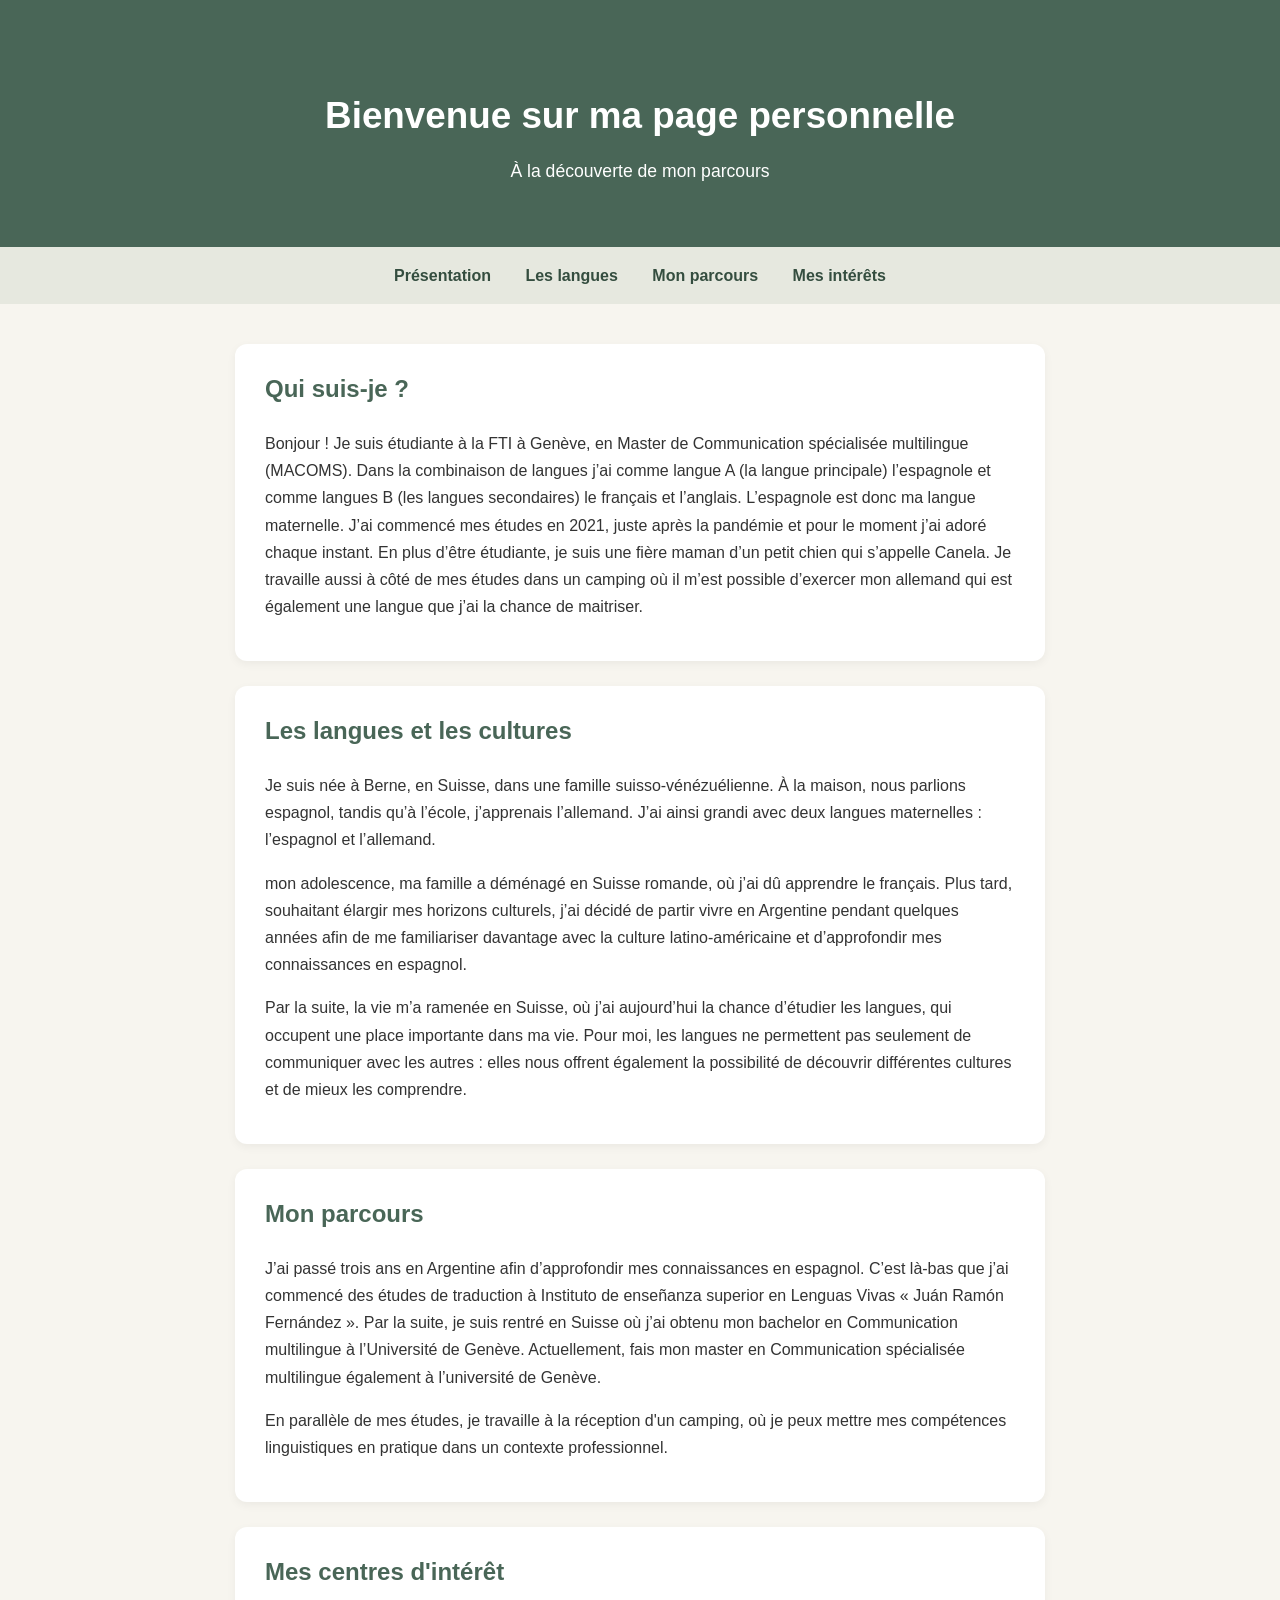
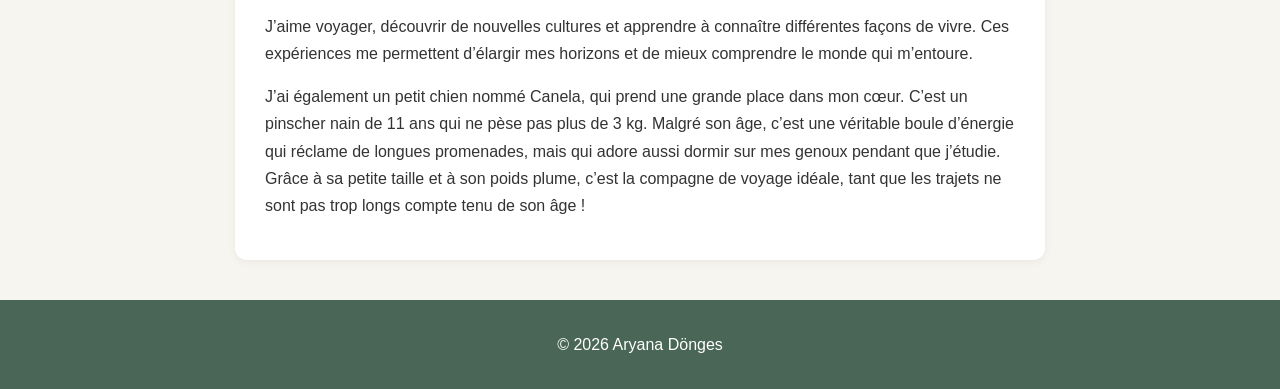
==== TP1/index.html @ e870b493 "TP1" ====
<!DOCTYPE html>
<html lang="fr">
<head>
    <meta charset="UTF-8">
    <meta name="viewport" content="width=device-width, initial-scale=1.0">
    <title>Bienvenue sur la page d'Aryana</title>
    <link rel="stylesheet" href="style.css">
</head>

<body>

    <header>
        <h1>Bienvenue sur ma page personnelle</h1>
        <p>À la découverte de mon parcours</p>
    </header>

    <nav>
        <a href="#presentation">Présentation</a>
        <a href="#langues">Les langues</a>
        <a href="#parcours">Mon parcours</a>
        <a href="#interets">Mes intérêts</a>
    </nav>

    <main>

        <section id="presentation">
            <h2>Qui suis-je ?</h2>
            <p>
                Bonjour ! Je suis étudiante à la FTI à Genève, en Master de Communication spécialisée multilingue (MACOMS). Dans la combinaison de langues j’ai comme langue A (la langue principale) l’espagnole et comme langues B (les langues secondaires) le français et l’anglais. L’espagnole est donc ma langue maternelle. J’ai commencé mes études en 2021, juste après la pandémie et pour le moment j’ai adoré chaque instant. En plus d’être étudiante, je suis une fière maman d’un petit chien qui s’appelle Canela. Je travaille aussi à côté de mes études dans un camping où il m’est possible d’exercer mon allemand qui est également une langue que j’ai la chance de maitriser.
            </p>
        </section>

        <section id="langues">
            <h2>Les langues et les cultures</h2>
            <p>
                Je suis née à Berne, en Suisse, dans une famille suisso-vénézuélienne. À la maison, nous parlions espagnol, tandis qu’à l’école, j’apprenais l’allemand. J’ai ainsi grandi avec deux langues maternelles : l’espagnol et l’allemand. 
            </p>
            <p>
                mon adolescence, ma famille a déménagé en Suisse romande, où j’ai dû apprendre le français. Plus tard, souhaitant élargir mes horizons culturels, j’ai décidé de partir vivre en Argentine pendant quelques années afin de me familiariser davantage avec la culture latino-américaine et d’approfondir mes connaissances en espagnol.
            </p> 
            <p>
                Par la suite, la vie m’a ramenée en Suisse, où j’ai aujourd’hui la chance d’étudier les langues, qui occupent une place importante dans ma vie. Pour moi, les langues ne permettent pas seulement de communiquer avec les autres : elles nous offrent également la possibilité de découvrir différentes cultures et de mieux les comprendre.
            </p>

            </p>
        </section>

        <section id="parcours">
            <h2>Mon parcours</h2>
            <p>
                J’ai passé trois ans en Argentine afin d’approfondir mes connaissances en espagnol. C’est là-bas que j’ai commencé des études de traduction à Instituto de enseñanza superior en Lenguas Vivas « Juán Ramón Fernández ». Par la suite, je suis rentré en Suisse où j’ai obtenu mon bachelor en Communication multilingue à l’Université de Genève. Actuellement, fais mon master en Communication spécialisée multilingue également à l’université de Genève.
            </p>
            <p>
                En parallèle de mes études, je travaille à la réception
                d'un camping, où je peux mettre mes compétences
                linguistiques en pratique dans un contexte professionnel.
            </p>
        </section>

        <section id="interets">
            <h2>Mes centres d'intérêt</h2>
            <p>
               J’aime voyager, découvrir de nouvelles cultures et apprendre à connaître différentes façons de vivre. Ces expériences me permettent d’élargir mes horizons et de mieux comprendre le monde qui m’entoure.
            </p>
            <p>
                J’ai également un petit chien nommé Canela, qui prend une grande place dans mon cœur. C’est un pinscher nain de 11 ans qui ne pèse pas plus de 3 kg. Malgré son âge, c’est une véritable boule d’énergie qui réclame de longues promenades, mais qui adore aussi dormir sur mes genoux pendant que j’étudie. Grâce à sa petite taille et à son poids plume, c’est la compagne de voyage idéale, tant que les trajets ne sont pas trop longs compte tenu de son âge !
            </p>
        </section>

    </main>

    <footer>
        <p>&copy; 2026 Aryana Dönges</p>
    </footer>

</body>
</html>
---- TP1/style.css ----
/* Style général de la page */
* {
    box-sizing: border-box;
}

body {
    margin: 0;
    font-family: Arial, sans-serif;
    background-color: #f7f5ef;
    color: #333333;
    line-height: 1.7;
}

/* En-tête */
header {
    background-color: #496657;
    color: white;
    text-align: center;
    padding: 60px 20px;
}

header h1 {
    font-size: 2.3rem;
    margin-bottom: 10px;
}

header p {
    font-size: 1.1rem;
    margin: 0;
}

/* Barre de navigation */
nav {
    background-color: #e6e8df;
    text-align: center;
    padding: 15px;
}

nav a {
    color: #344d3f;
    text-decoration: none;
    margin: 0 15px;
    font-weight: bold;
}

nav a:hover {
    color: #a16c49;
    text-decoration: underline;
}

/* Contenu principal */
main {
    max-width: 850px;
    margin: 40px auto;
    padding: 0 20px;
}

/* Sections */
section {
    background-color: white;
    padding: 25px 30px;
    margin-bottom: 25px;
    border-radius: 12px;
    box-shadow: 0 3px 10px rgba(0, 0, 0, 0.05);
}

section h2 {
    color: #496657;
    margin-top: 0;
}

/* Pied de page */
footer {
    background-color: #496657;
    color: white;
    text-align: center;
    padding: 15px;
    margin-top: 40px;
}

/* Adaptation aux petits écrans */
@media (max-width: 600px) {
    header h1 {
        font-size: 1.7rem;
    }

    nav a {
        display: inline-block;
        margin: 5px 8px;
    }

    section {
        padding: 20px;
    }
}
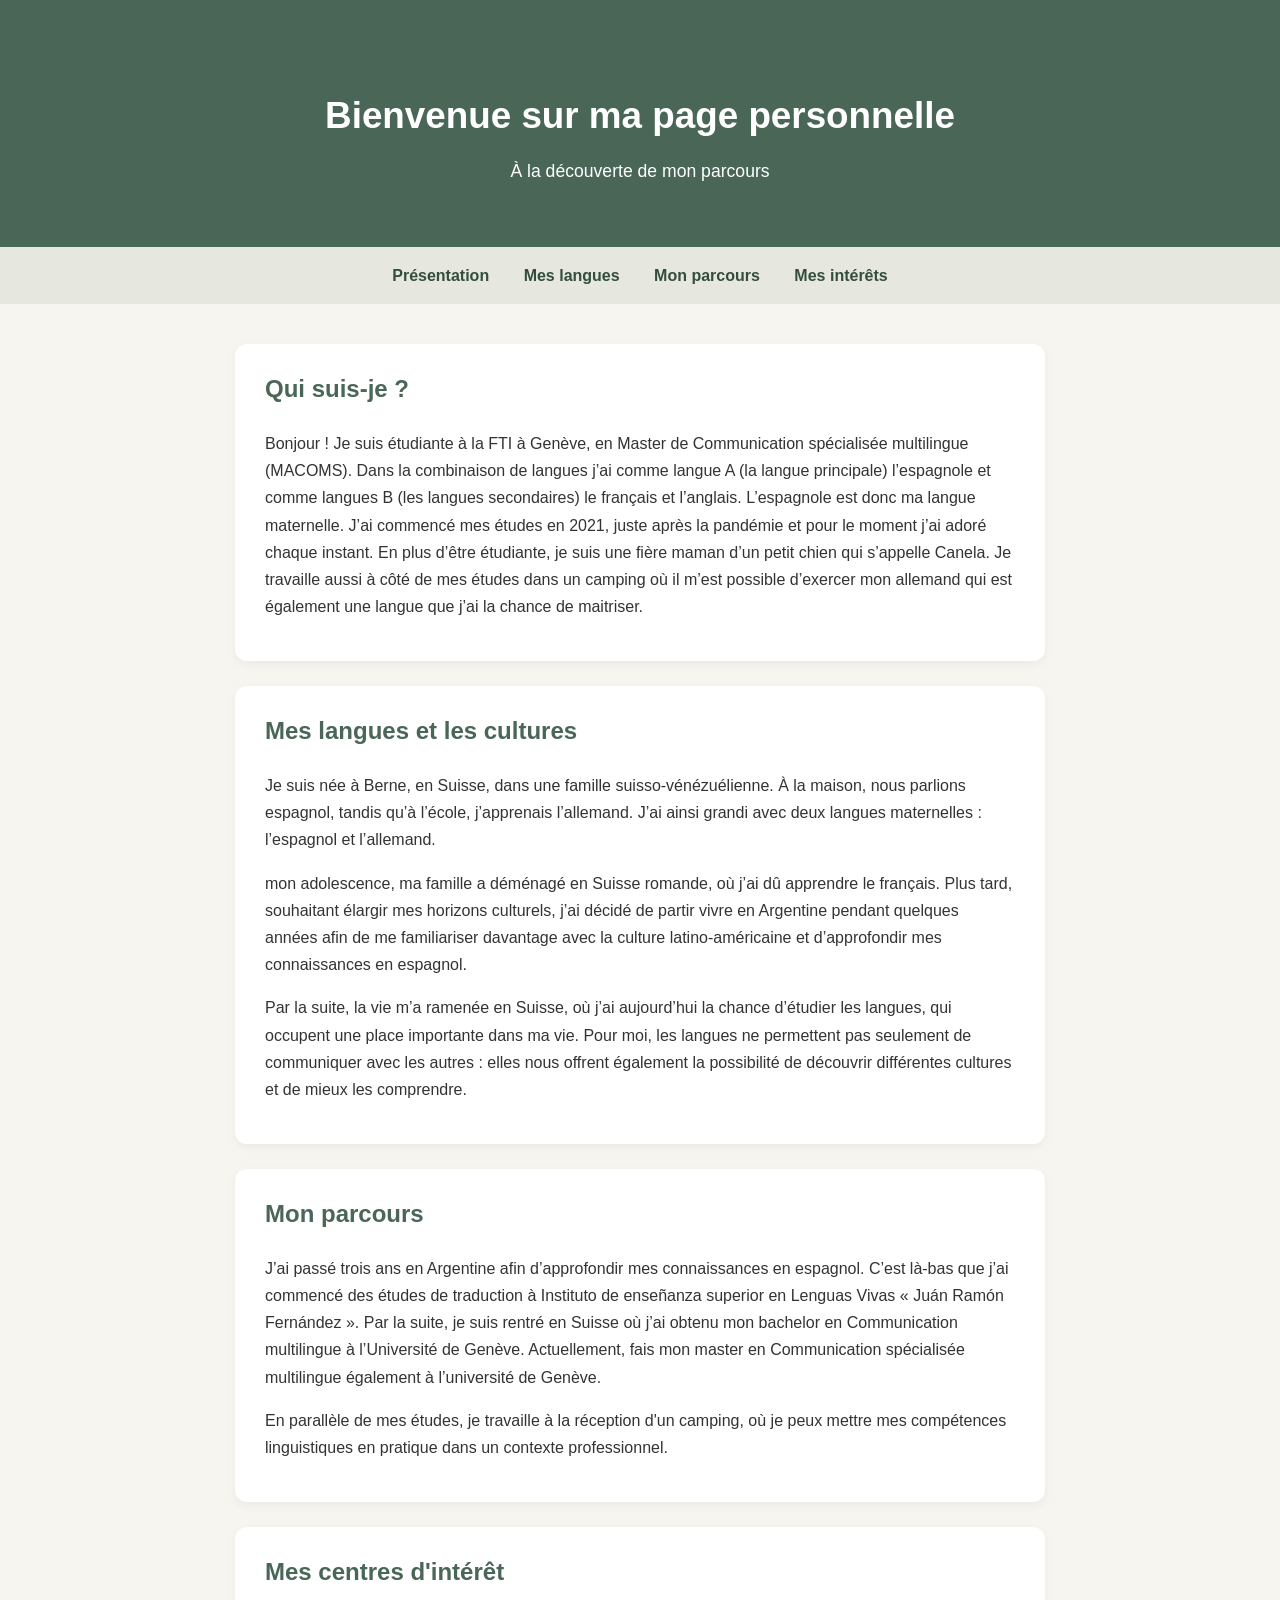
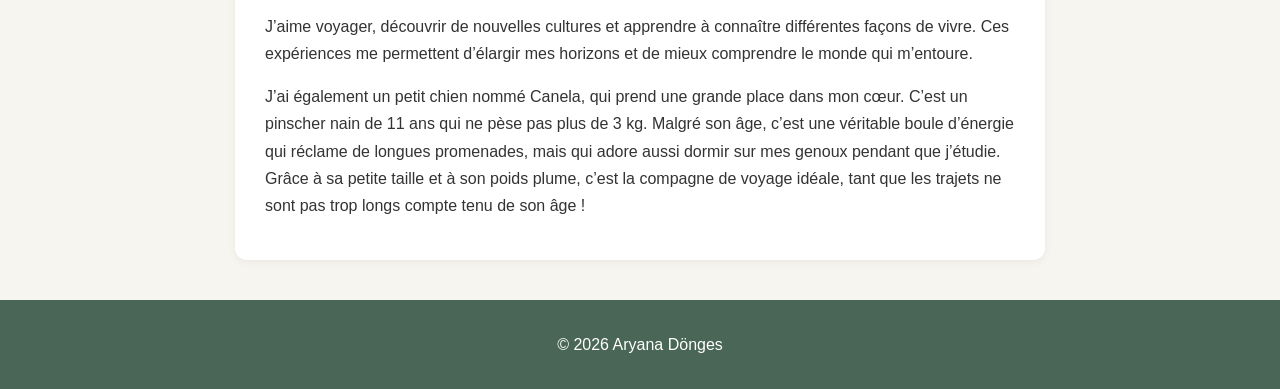
==== commit ac966026: "Update index.html" ====
--- a/TP1/index.html
+++ b/TP1/index.html
@@ -16,7 +16,7 @@
 
     <nav>
         <a href="#presentation">Présentation</a>
-        <a href="#langues">Les langues</a>
+        <a href="#langues">Mes langues</a>
         <a href="#parcours">Mon parcours</a>
         <a href="#interets">Mes intérêts</a>
     </nav>
@@ -31,7 +31,7 @@
         </section>
 
         <section id="langues">
-            <h2>Les langues et les cultures</h2>
+            <h2>Mes langues et les cultures</h2>
             <p>
                 Je suis née à Berne, en Suisse, dans une famille suisso-vénézuélienne. À la maison, nous parlions espagnol, tandis qu’à l’école, j’apprenais l’allemand. J’ai ainsi grandi avec deux langues maternelles : l’espagnol et l’allemand. 
             </p>
